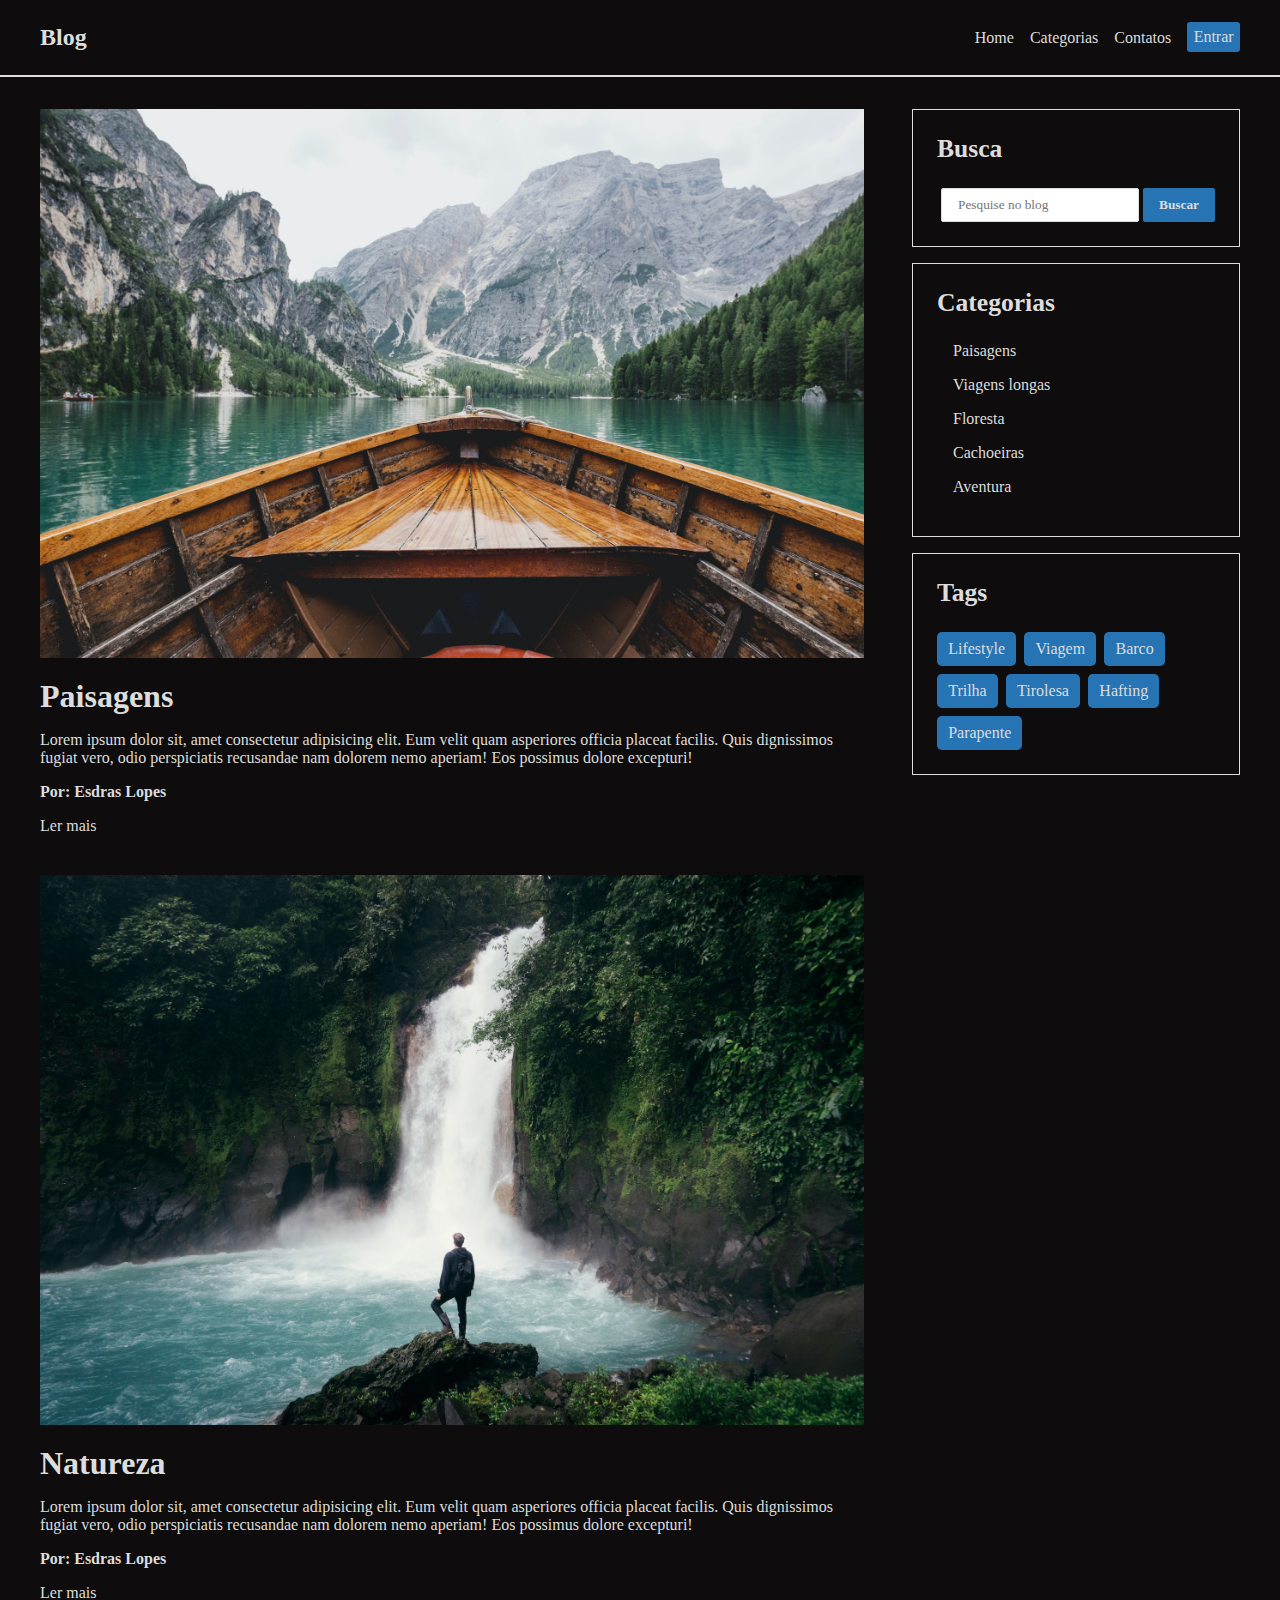
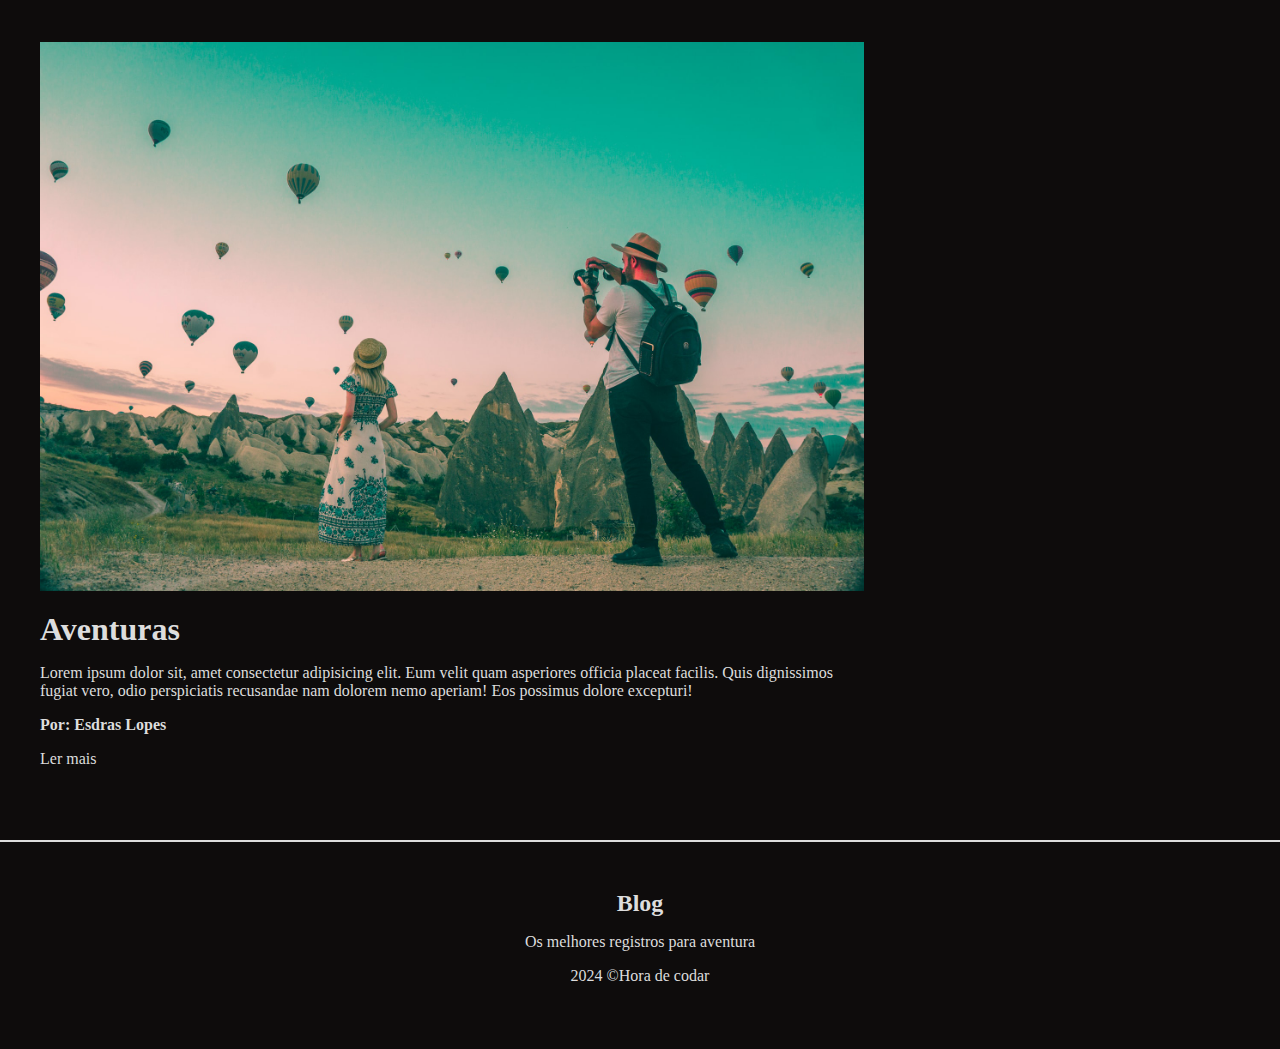
==== index.html @ 6fa05f48 "Blog com html semantico" ====
<!DOCTYPE html>
<html lang="pt-br">
  <head>
    <meta charset="UTF-8" />
    <meta name="viewport" content="width=device-width, initial-scale=1.0" />
    <title>Blog semântico</title>
    <link rel="stylesheet" href="../css/styles.css" />
  </head>
  <body>
    <!-- Cabeçalho -->
    <header>
      <nav id="navbar">
        <div id="navbar-items">
          <h2>Blog</h2>
          <ul id="navbar-links">
            <li><a href="#">Home</a></li>
            <li><a href="#">Categorias</a></li>
            <li><a href="#">Contatos</a></li>
            <li><a href="sign.html" class="sign">Entrar</a></li>
          </ul>
        </div>
      </nav>
    </header>

    <!-- Conteiner -->
    <div class="conteiner">
      <!-- Conteúdo principal -->
      <main id="posts-conteiner">
        <!-- Tópicos -->
        <article class="post">
          <img src="../img/f1.jpg" alt="" />
          <h3 class="title">
            <a href="#">Paisagens</a>
          </h3>
          <p class="description">
            Lorem ipsum dolor sit, amet consectetur adipisicing elit. Eum velit
            quam asperiores officia placeat facilis. Quis dignissimos fugiat
            vero, odio perspiciatis recusandae nam dolorem nemo aperiam! Eos
            possimus dolore excepturi!
          </p>
          <p class="author">Por: Esdras Lopes</p>
          <a href="#">Ler mais</a>
        </article>

        <article class="post">
          <img src="../img/f2.jpg" alt="" />
          <h3 class="title">
            <a href="#">Natureza</a>
          </h3>
          <p class="description">
            Lorem ipsum dolor sit, amet consectetur adipisicing elit. Eum velit
            quam asperiores officia placeat facilis. Quis dignissimos fugiat
            vero, odio perspiciatis recusandae nam dolorem nemo aperiam! Eos
            possimus dolore excepturi!
          </p>
          <p class="author">Por: Esdras Lopes</p>
          <a href="#">Ler mais</a>
        </article>

        <article class="post">
          <img src="../img/f3.jpg" alt="" />
          <h3 class="title">
            <a href="#">Aventuras</a>
          </h3>
          <p class="description">
            Lorem ipsum dolor sit, amet consectetur adipisicing elit. Eum velit
            quam asperiores officia placeat facilis. Quis dignissimos fugiat
            vero, odio perspiciatis recusandae nam dolorem nemo aperiam! Eos
            possimus dolore excepturi!
          </p>
          <p class="author">Por: Esdras Lopes</p>
          <a href="#">Ler mais</a>
        </article>
      </main>

      <!-- Conteúdo relacionado ao conteúdo principal -->
      <aside id="sidebar">
        <section id="search-bar">
          <h4>Busca</h4>
          <form>
            <input type="text" placeholder="Pesquise no blog" />
            <input type="submit" value="Buscar" />
          </form>
        </section>

        <section id="categories">
          <h4>Categorias</h4>
          <ul>
            <li><a href="#">Paisagens</a></li>
            <li><a href="#">Viagens longas</a></li>
            <li><a href="#">Floresta</a></li>
            <li><a href="#">Cachoeiras</a></li>
            <li><a href="#">Aventura</a></li>
          </ul>
        </section>

        <section id="tags">
          <h4>Tags</h4>
          <div id="tags-conteiner">
            <a href="#">Lifestyle</a>
            <a href="#">Viagem</a>
            <a href="#">Barco</a>
            <a href="#">Trilha</a>
            <a href="#">Tirolesa</a>
            <a href="#">Hafting</a>
            <a href="#">Parapente</a>
          </div>
        </section>
      </aside>
    </div>

    <footer>
        <h2>Blog</h2>
        <p>Os melhores registros para aventura</p>
        <p>2024 &copy;Hora de codar</p>
    </footer>
  </body>
</html>
---- css/styles.css ----
/* Geral */
* {
  margin: 0;
  padding: 0;
  font-family: Georgia, "Times New Roman", Times, serif;
}

body {
  background-color: #0e0c0c;
}

ul {
  list-style: none;
}

h1,
h2,
h3,
h4,
p,
a {
  color: #ddd;
}

a {
  transition: 0.4s;
  text-decoration: none;
}
a:hover {
  color: #37a1f7;
}

/* Header */
#navbar {
  padding: 1.5rem 2.5rem;
  border-bottom: 2px solid #ddd;
}

#navbar-items {
  display: flex;
  justify-content: space-between;
  align-items: center;
  max-width: 1200px;
  margin: 0 auto;
}

#navbar-links {
  display: flex;
  gap: 1rem;
}

#navbar-links .sign {
  background-color: #2674b4;
  padding: 0.4rem;
  border-radius: 3px;
}

#navbar-links .sign:hover {
  background-color: #fff;
  padding: 0.6rem;
  color: #2674b4;
}

/* Conteiner */

.conteiner {
  display: flex;
  gap: 3rem;
  padding: 2rem 2.5rem;
  max-width: 1200px;
  margin: 0 auto;
}

#posts-conteiner{
    flex: 3 1 0;
}

.post {
  margin-bottom: 2.5rem;
}

.post img {
  width: 100%;
  margin-bottom: 1rem;
}

.title,
.description,
.author {
  margin-bottom: 1rem;
}

.title {
  font-size: 2rem;
}

.author {
  font-weight: bold;
}

/* Contúdo lateral */

#sidebar {
  flex: 1 1 0;
}

#search-bar,
#categories,
#tags{
    padding: 1.5rem;
    border: 1px solid #ddd;
    margin-bottom: 1rem;
}

#search-bar h4,
#categories h4,
#tags h4{
    margin-bottom: 1.5rem;
    font-size: 1.6rem;
}

#search-bar form{
    display: flex;
}

#search-bar input{
    padding: 0.5rem  1rem;
    border: 1px solid #ddd;
    border-radius: 2px; 
    margin-left: 4px;
}

#search-bar input[type="submit"]{
    background-color: #2674b4;
    color: #ddd;
    cursor :pointer;
    font-weight: bold;
    border: none;
}

#search-bar input[type="submit"]:hover{
    background-color: #fff;
    color:#2674b4;
}

#categories li{
    margin: 1rem;
}

#tags-conteiner{
    display: flex;
    flex-wrap: wrap;
    gap: 0.5rem;
}

#tags-conteiner a{
    background-color: #2674b4;
    padding: 0.5rem 0.7rem;
    border-radius: 0.3rem;
}


/* Footer */
footer{
  border-top: 2px solid #ddd;
    padding: 3rem;
    text-align: center;
}

footer h2, 
footer p{
    margin-bottom: 1rem;
}

/* Responsivo */
@media(max-width: 800px){
  .conteiner{
    flex-wrap: wrap;
      flex-direction: column;
  }
}
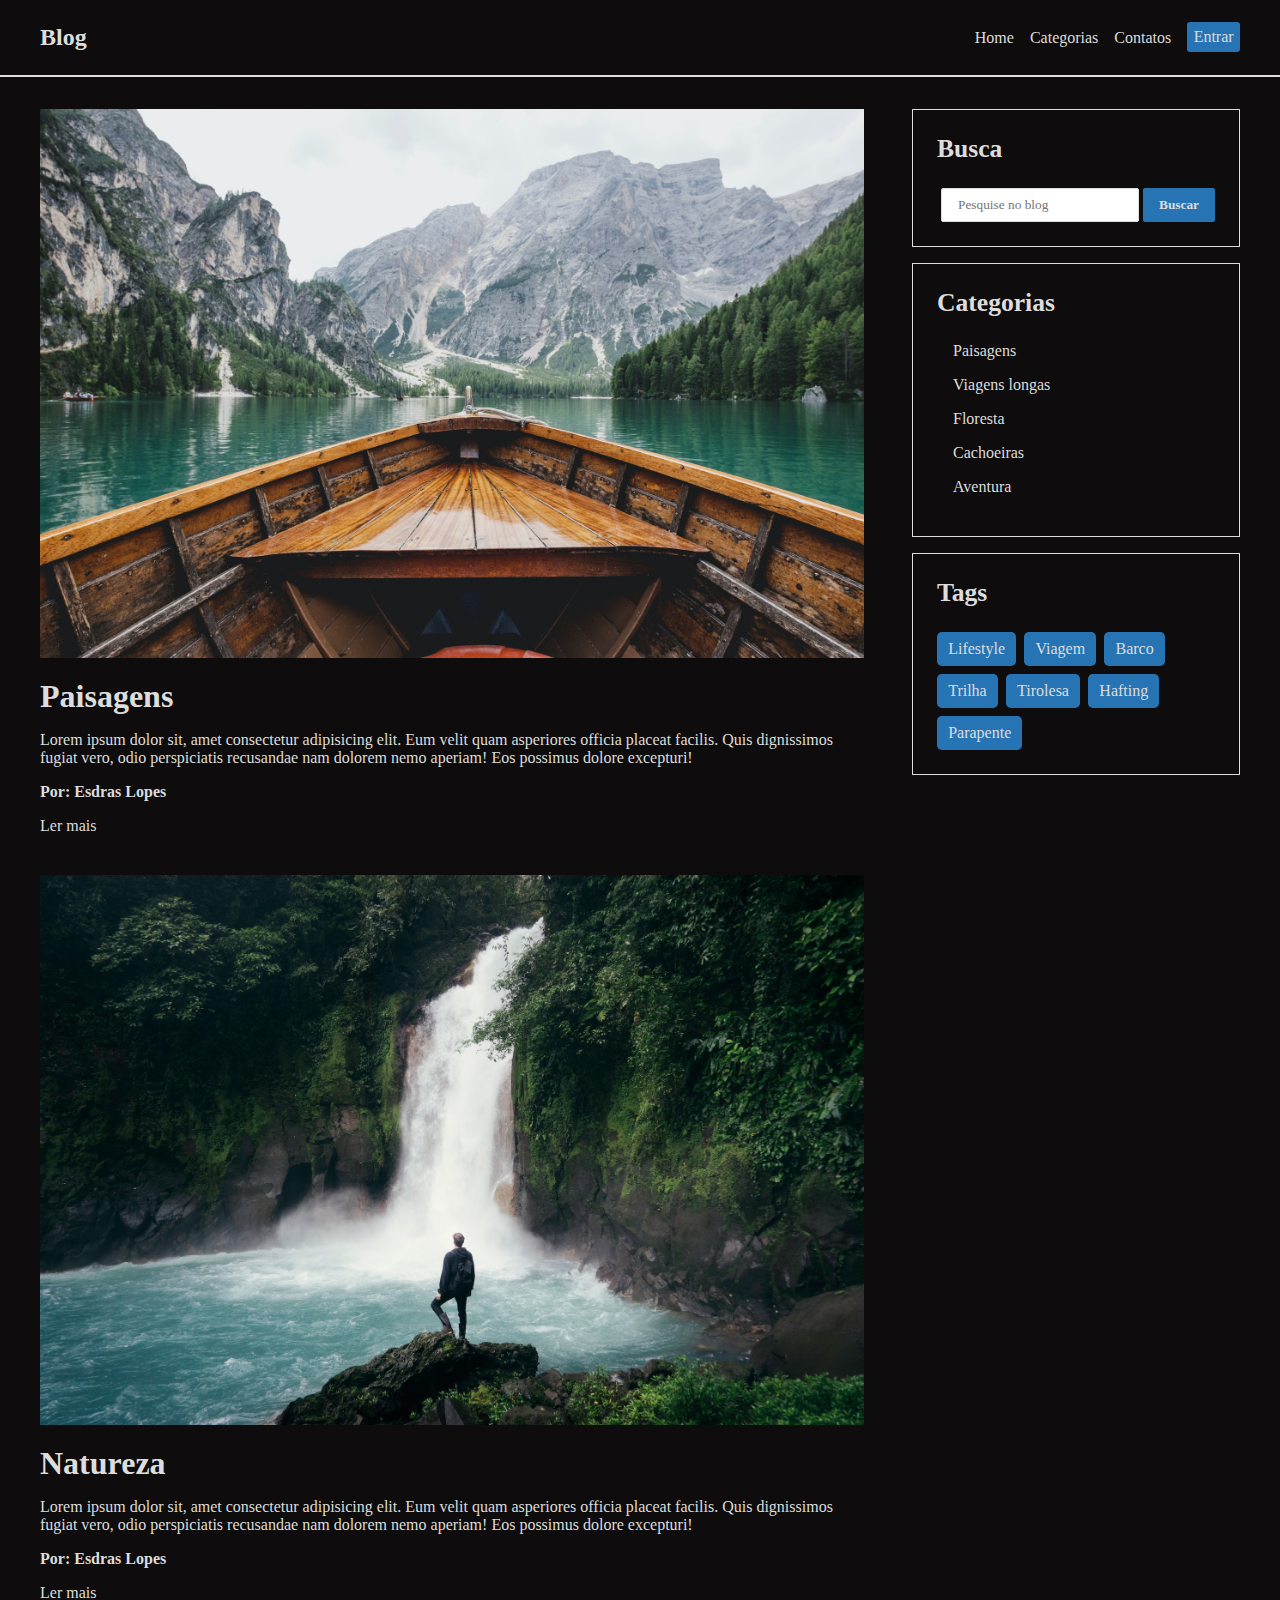
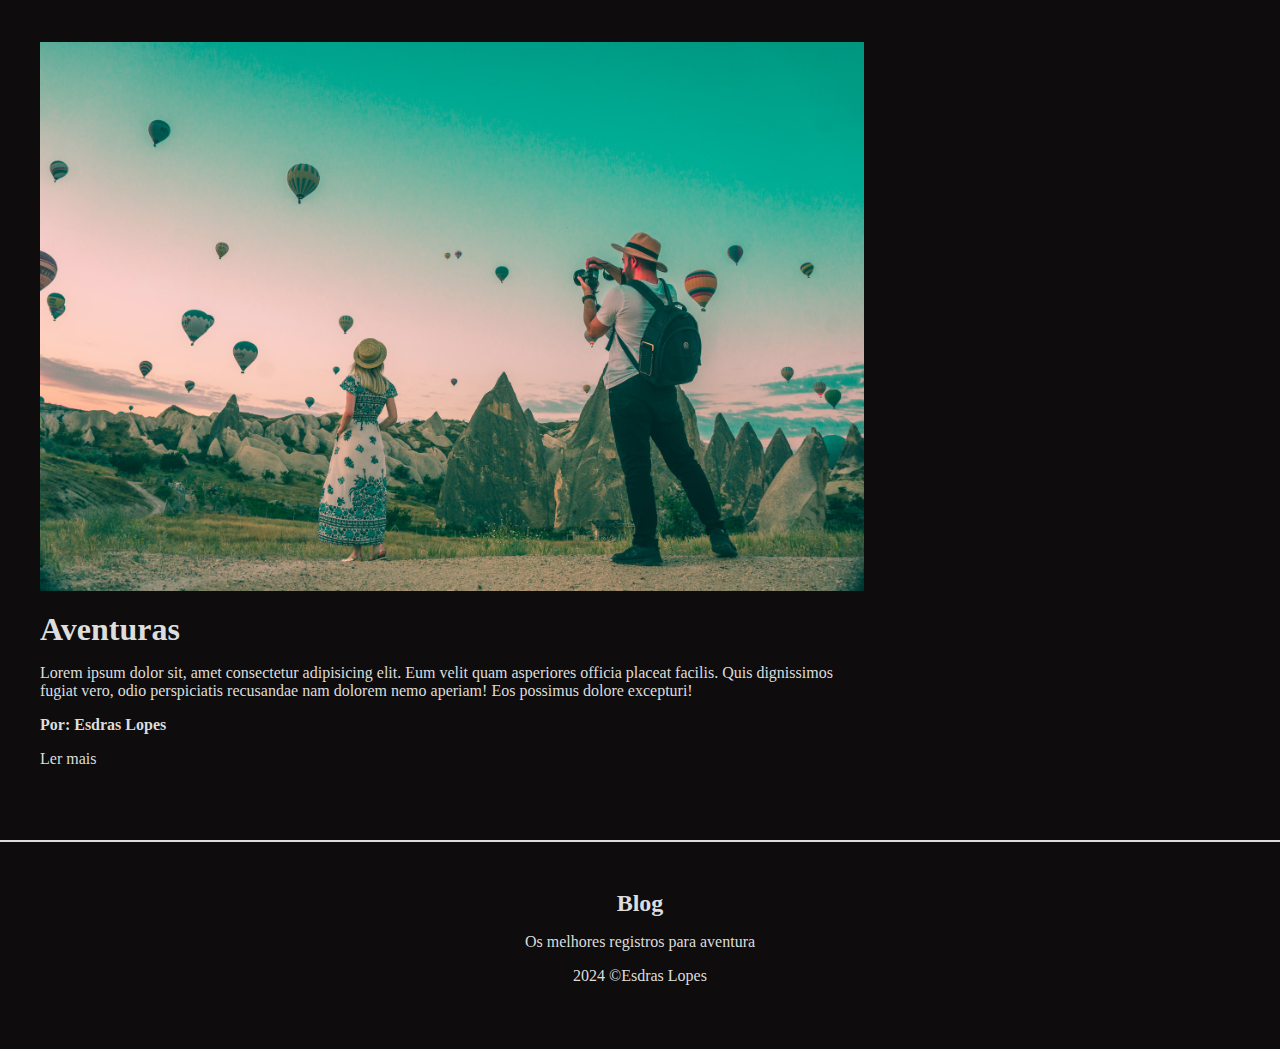
==== commit cadb0990: "HTML atualizado" ====
--- a/index.html
+++ b/index.html
@@ -4,7 +4,7 @@
     <meta charset="UTF-8" />
     <meta name="viewport" content="width=device-width, initial-scale=1.0" />
     <title>Blog semântico</title>
-    <link rel="stylesheet" href="../css/styles.css" />
+    <link rel="stylesheet" href="css/styles.css" />
   </head>
   <body>
     <!-- Cabeçalho -->
@@ -112,7 +112,7 @@
     <footer>
         <h2>Blog</h2>
         <p>Os melhores registros para aventura</p>
-        <p>2024 &copy;Hora de codar</p>
+        <p>2024 &copy;Esdras Lopes</p>
     </footer>
   </body>
 </html>
--- a/css/styles.css
+++ b/css/styles.css
@@ -179,3 +179,18 @@
       flex-direction: column;
   }
 }
+
+@media(max-width:500px){
+  #navbar {
+    display: flex; 
+    justify-content: space-around; 
+    align-items: center; 
+    gap: 10px;
+    
+  }  
+  #navbar-links{
+    display: none;
+
+  }
+}
+
